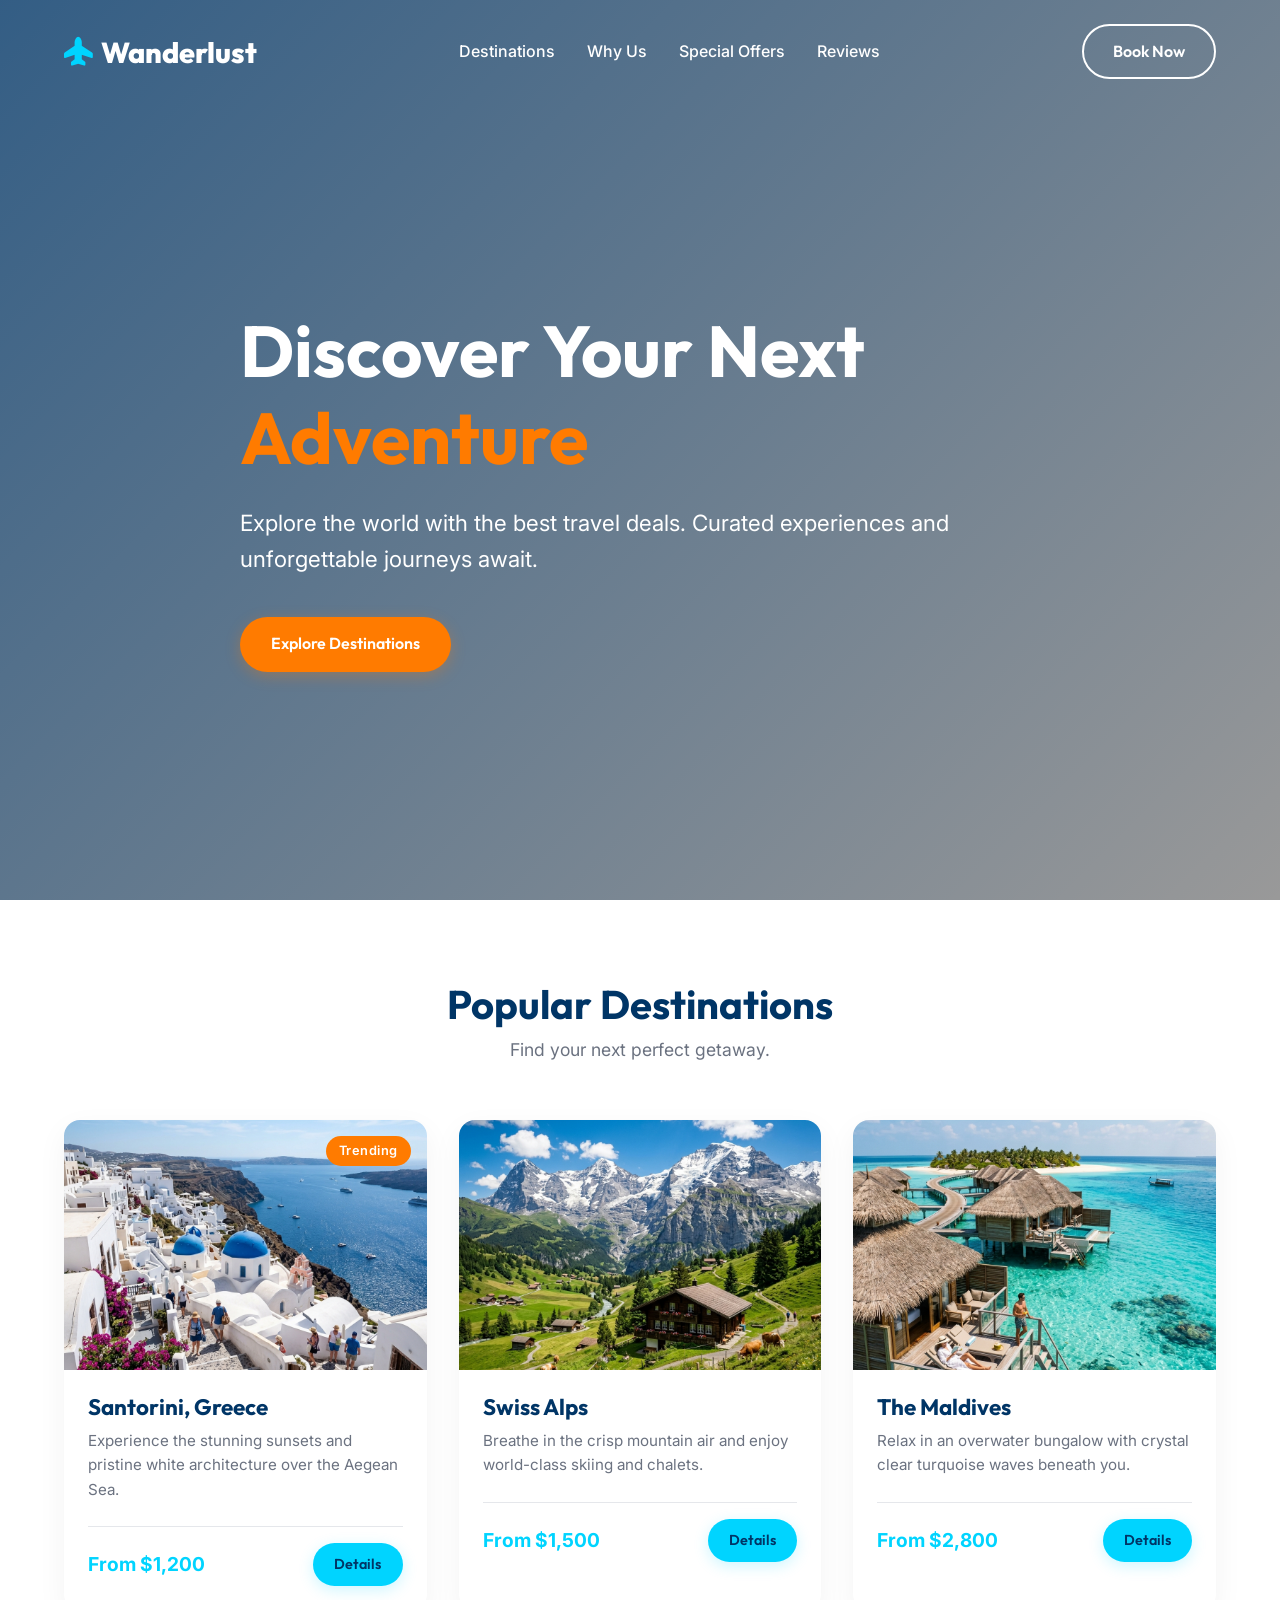
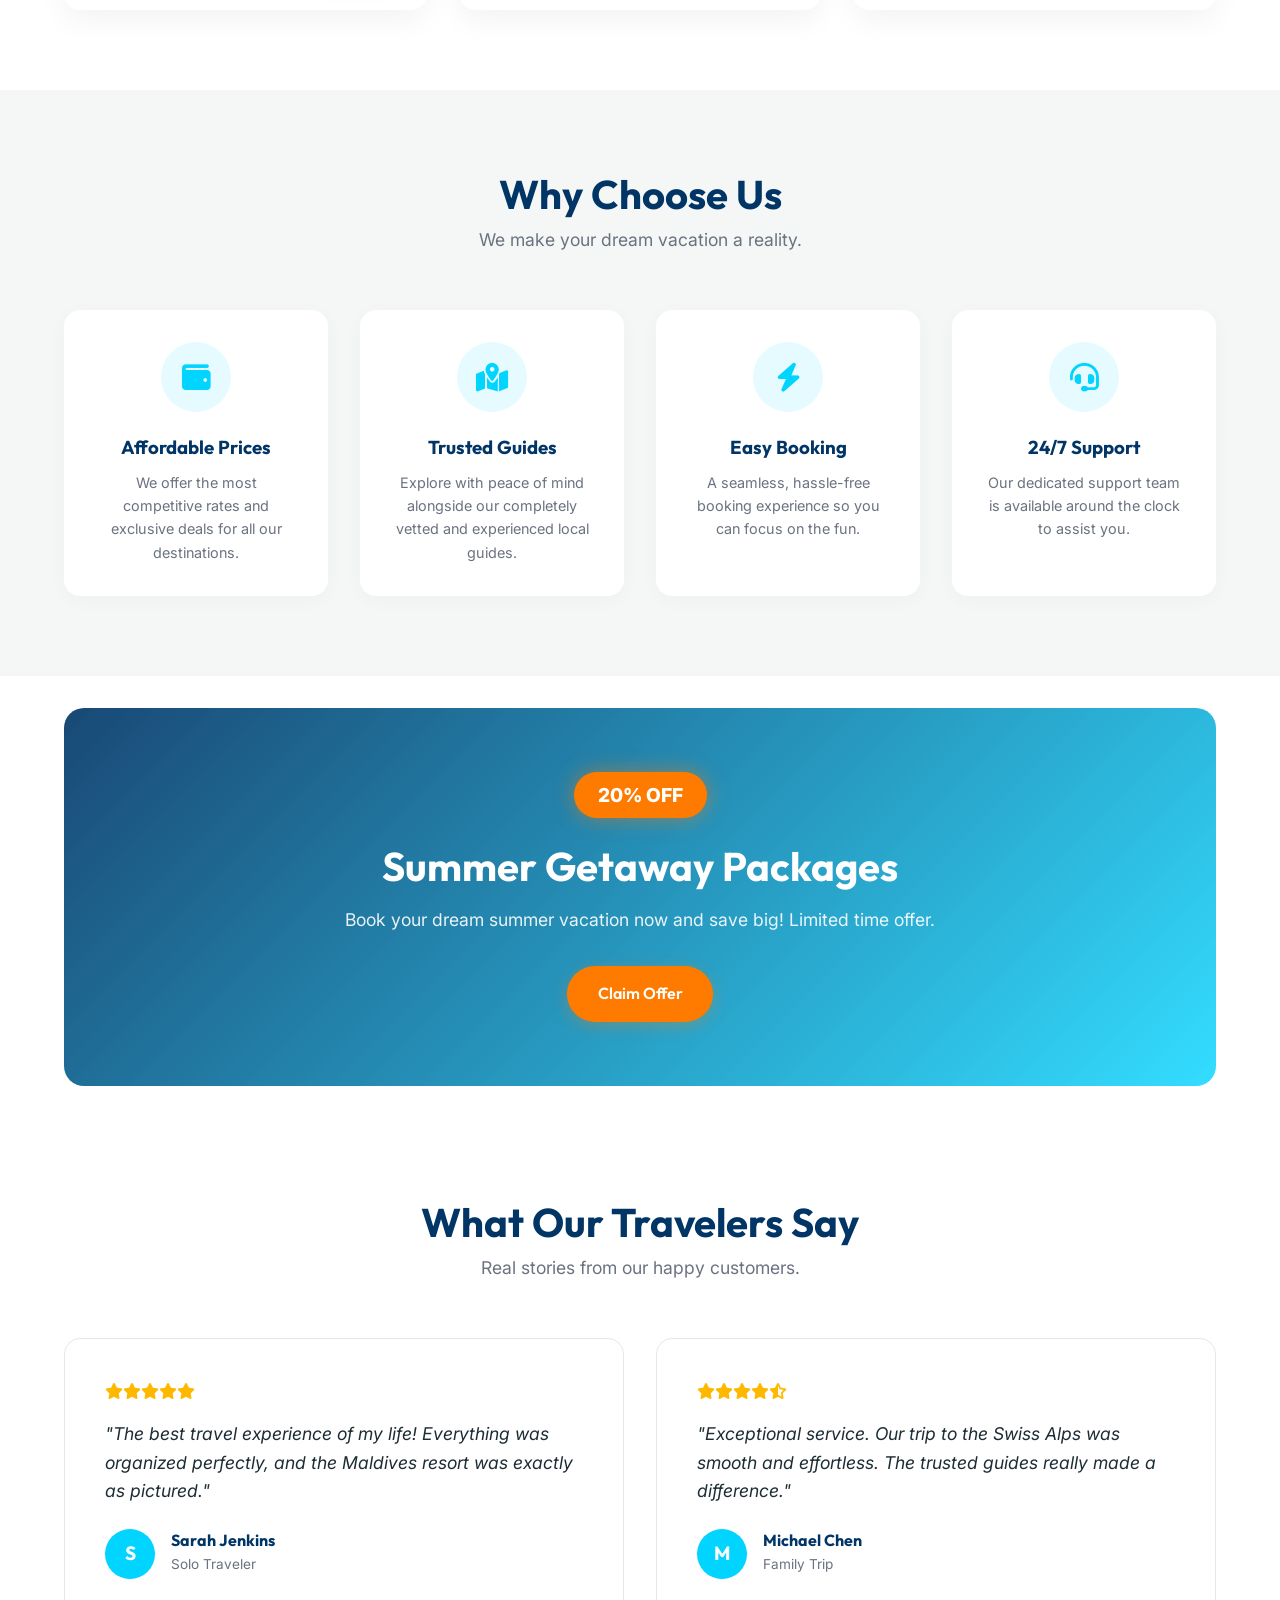
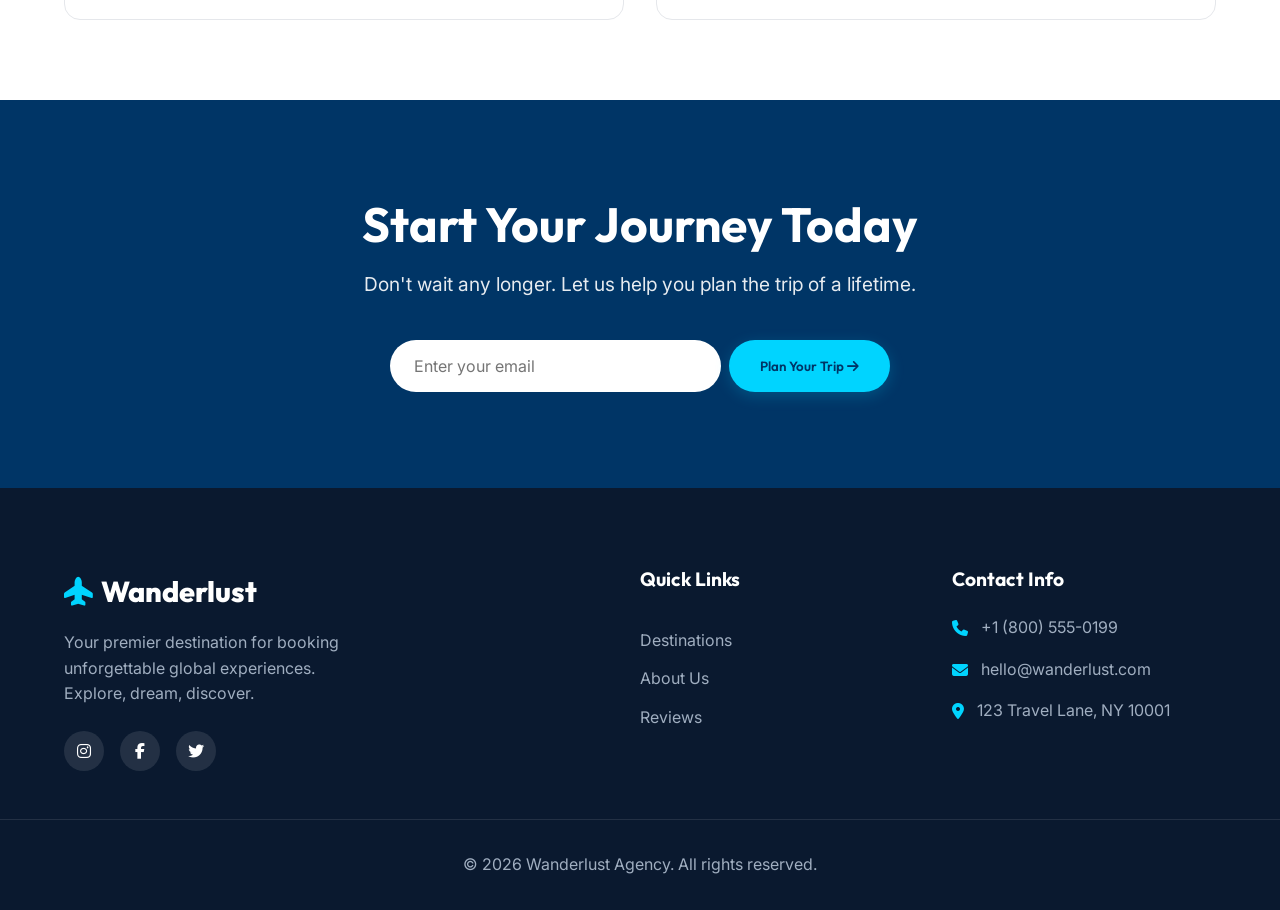
==== index.html @ 3810de92 "Add files via upload" ====
<!DOCTYPE html>
<html lang="en">

<head>
    <meta charset="UTF-8">
    <meta name="viewport" content="width=device-width, initial-scale=1.0">
    <title>Wanderlust | Discover Your Next Adventure</title>
    <!-- Google Fonts -->
    <link rel="preconnect" href="https://fonts.googleapis.com">
    <link rel="preconnect" href="https://fonts.gstatic.com" crossorigin>
    <link
        href="https://fonts.googleapis.com/css2?family=Inter:wght@300;400;500;600&family=Outfit:wght@400;600;700;800&display=swap"
        rel="stylesheet">
    <!-- Font Awesome for Icons -->
    <link rel="stylesheet" href="https://cdnjs.cloudflare.com/ajax/libs/font-awesome/6.4.0/css/all.min.css" />
    <link rel="stylesheet" href="style.css">
</head>

<body>
    <!-- Navbar -->
    <header class="header">
        <div class="container nav-container">
            <a href="#" class="logo"><i class="fa-solid fa-plane-up"></i> Wanderlust</a>
            <nav class="nav-links">
                <a href="#destinations">Destinations</a>
                <a href="#features">Why Us</a>
                <a href="#offers">Special Offers</a>
                <a href="#testimonials">Reviews</a>
            </nav>
            <a href="#cta" class="btn btn-outline">Book Now</a>
        </div>
    </header>

    <!-- Hero Section -->
    <section class="hero">
        <div class="hero-overlay"></div>
        <div class="container hero-content">
            <h1 class="hero-title">Discover Your Next <span class="highlight">Adventure</span></h1>
            <p class="hero-subtitle">Explore the world with the best travel deals. Curated experiences and unforgettable
                journeys await.</p>
            <div class="hero-buttons">
                <a href="#destinations" class="btn btn-primary">Explore Destinations</a>
            </div>
        </div>
    </section>

    <!-- Destinations Section -->
    <section id="destinations" class="section destinations">
        <div class="container">
            <div class="section-header">
                <h2>Popular Destinations</h2>
                <p>Find your next perfect getaway.</p>
            </div>
            <div class="grid destination-grid">
                <!-- Card 1 -->
                <div class="card dest-card">
                    <div class="card-img">
                        <img src="santorini.png" alt="Santorini" id="img-santorini">
                        <span class="badge">Trending</span>
                    </div>
                    <div class="card-content">
                        <h3>Santorini, Greece</h3>
                        <p>Experience the stunning sunsets and pristine white architecture over the Aegean Sea.</p>
                        <div class="card-footer">
                            <span class="price">From $1,200</span>
                            <a href="#cta" class="btn btn-secondary btn-sm">Details</a>
                        </div>
                    </div>
                </div>
                <!-- Card 2 -->
                <div class="card dest-card">
                    <div class="card-img">
                        <img src="alps.png" alt="Swiss Alps" id="img-alps">
                    </div>
                    <div class="card-content">
                        <h3>Swiss Alps</h3>
                        <p>Breathe in the crisp mountain air and enjoy world-class skiing and chalets.</p>
                        <div class="card-footer">
                            <span class="price">From $1,500</span>
                            <a href="#cta" class="btn btn-secondary btn-sm">Details</a>
                        </div>
                    </div>
                </div>
                <!-- Card 3 -->
                <div class="card dest-card">
                    <div class="card-img">
                        <img src="maldives.png" alt="Maldives" id="img-maldives">
                    </div>
                    <div class="card-content">
                        <h3>The Maldives</h3>
                        <p>Relax in an overwater bungalow with crystal clear turquoise waves beneath you.</p>
                        <div class="card-footer">
                            <span class="price">From $2,800</span>
                            <a href="#cta" class="btn btn-secondary btn-sm">Details</a>
                        </div>
                    </div>
                </div>
            </div>
        </div>
    </section>

    <!-- Why Choose Us -->
    <section id="features" class="section features bg-light">
        <div class="container">
            <div class="section-header">
                <h2>Why Choose Us</h2>
                <p>We make your dream vacation a reality.</p>
            </div>
            <div class="grid feature-grid">
                <div class="feature-card">
                    <div class="icon-wrap"><i class="fa-solid fa-wallet"></i></div>
                    <h3>Affordable Prices</h3>
                    <p>We offer the most competitive rates and exclusive deals for all our destinations.</p>
                </div>
                <div class="feature-card">
                    <div class="icon-wrap"><i class="fa-solid fa-map-location-dot"></i></div>
                    <h3>Trusted Guides</h3>
                    <p>Explore with peace of mind alongside our completely vetted and experienced local guides.</p>
                </div>
                <div class="feature-card">
                    <div class="icon-wrap"><i class="fa-solid fa-bolt"></i></div>
                    <h3>Easy Booking</h3>
                    <p>A seamless, hassle-free booking experience so you can focus on the fun.</p>
                </div>
                <div class="feature-card">
                    <div class="icon-wrap"><i class="fa-solid fa-headset"></i></div>
                    <h3>24/7 Support</h3>
                    <p>Our dedicated support team is available around the clock to assist you.</p>
                </div>
            </div>
        </div>
    </section>

    <!-- Special Offers -->
    <section id="offers" class="section offers">
        <div class="container">
            <div class="offer-banner">
                <div class="offer-content">
                    <span class="offer-badge">20% OFF</span>
                    <h2>Summer Getaway Packages</h2>
                    <p>Book your dream summer vacation now and save big! Limited time offer.</p>
                    <a href="#cta" class="btn btn-primary">Claim Offer</a>
                </div>
            </div>
        </div>
    </section>

    <!-- Testimonials -->
    <section id="testimonials" class="section testimonials">
        <div class="container">
            <div class="section-header">
                <h2>What Our Travelers Say</h2>
                <p>Real stories from our happy customers.</p>
            </div>
            <div class="grid testimonial-grid">
                <div class="review-card">
                    <div class="stars">
                        <i class="fa-solid fa-star"></i><i class="fa-solid fa-star"></i><i
                            class="fa-solid fa-star"></i><i class="fa-solid fa-star"></i><i
                            class="fa-solid fa-star"></i>
                    </div>
                    <p class="review-text">"The best travel experience of my life! Everything was organized perfectly,
                        and the Maldives resort was exactly as pictured."</p>
                    <div class="reviewer">
                        <div class="reviewer-avatar">S</div>
                        <div class="reviewer-info">
                            <h4>Sarah Jenkins</h4>
                            <span>Solo Traveler</span>
                        </div>
                    </div>
                </div>
                <div class="review-card">
                    <div class="stars">
                        <i class="fa-solid fa-star"></i><i class="fa-solid fa-star"></i><i
                            class="fa-solid fa-star"></i><i class="fa-solid fa-star"></i><i
                            class="fa-solid fa-star-half-stroke"></i>
                    </div>
                    <p class="review-text">"Exceptional service. Our trip to the Swiss Alps was smooth and effortless.
                        The trusted guides really made a difference."</p>
                    <div class="reviewer">
                        <div class="reviewer-avatar">M</div>
                        <div class="reviewer-info">
                            <h4>Michael Chen</h4>
                            <span>Family Trip</span>
                        </div>
                    </div>
                </div>
            </div>
        </div>
    </section>

    <!-- Call To Action -->
    <section id="cta" class="section cta bg-primary">
        <div class="container text-center">
            <h2 class="cta-title">Start Your Journey Today</h2>
            <p class="cta-subtitle">Don't wait any longer. Let us help you plan the trip of a lifetime.</p>
            <form class="cta-form" onsubmit="event.preventDefault();">
                <input type="email" placeholder="Enter your email" required>
                <button type="submit" class="btn btn-secondary">Plan Your Trip <i
                        class="fa-solid fa-arrow-right"></i></button>
            </form>
        </div>
    </section>

    <!-- Footer -->
    <footer class="footer">
        <div class="container footer-grid">
            <div class="footer-about">
                <a href="#" class="logo"><i class="fa-solid fa-plane-up"></i> Wanderlust</a>
                <p>Your premier destination for booking unforgettable global experiences. Explore, dream, discover.</p>
                <div class="social-links">
                    <a href="#"><i class="fa-brands fa-instagram"></i></a>
                    <a href="#"><i class="fa-brands fa-facebook-f"></i></a>
                    <a href="#"><i class="fa-brands fa-twitter"></i></a>
                </div>
            </div>
            <div class="footer-links">
                <h3>Quick Links</h3>
                <a href="#destinations">Destinations</a>
                <a href="#features">About Us</a>
                <a href="#testimonials">Reviews</a>
            </div>
            <div class="footer-contact">
                <h3>Contact Info</h3>
                <p><i class="fa-solid fa-phone"></i> +1 (800) 555-0199</p>
                <p><i class="fa-solid fa-envelope"></i> hello@wanderlust.com</p>
                <p><i class="fa-solid fa-location-dot"></i> 123 Travel Lane, NY 10001</p>
            </div>
        </div>
        <div class="footer-bottom">
            <p>&copy; 2026 Wanderlust Agency. All rights reserved.</p>
        </div>
    </footer>

    <script src="main.js"></script>
</body>

</html>
---- style.css ----
/* Color Palette and Variables */
:root {
  --primary-blue: #003566;
  --primary-turquoise: #00D4FF;
  --accent-orange: #FF7B00;
  --light-bg: #F4F7F6;
  --dark-text: #1D2D35;
  --gray-text: #6B7280;
  --white: #FFFFFF;
  --font-primary: 'Inter', sans-serif;
  --font-heading: 'Outfit', sans-serif;
  --transition: all 0.3s cubic-bezier(0.25, 0.8, 0.25, 1);
}

/* Reset & Base Styles */
* {
  margin: 0;
  padding: 0;
  box-sizing: border-box;
}

html {
  scroll-behavior: smooth;
}

body {
  font-family: var(--font-primary);
  color: var(--dark-text);
  line-height: 1.6;
  background-color: var(--white);
  overflow-x: hidden;
}

h1, h2, h3, h4, h5, h6 {
  font-family: var(--font-heading);
  font-weight: 700;
  line-height: 1.2;
}

a {
  text-decoration: none;
  color: inherit;
}

img {
  max-width: 100%;
  display: block;
}

ol, ul {
  list-style: none;
}

/* Layout Utilities */
.container {
  width: 90%;
  max-width: 1200px;
  margin: 0 auto;
}

.section {
  padding: 5rem 0;
}

.section-header {
  text-align: center;
  margin-bottom: 3.5rem;
}

.section-header h2 {
  font-size: 2.5rem;
  color: var(--primary-blue);
  margin-bottom: 0.5rem;
}

.section-header p {
  font-size: 1.1rem;
  color: var(--gray-text);
}

.grid {
  display: grid;
  gap: 2rem;
}

.text-center {
  text-align: center;
}

.bg-light {
  background-color: var(--light-bg);
}

.bg-primary {
  background-color: var(--primary-blue);
  color: var(--white);
}

/* Typography & Colors */
.highlight {
  color: var(--accent-orange);
}

/* Buttons */
.btn {
  display: inline-block;
  padding: 0.8rem 1.8rem;
  border-radius: 50px;
  font-weight: 600;
  font-family: var(--font-heading);
  text-align: center;
  cursor: pointer;
  border: 2px solid transparent;
  transition: var(--transition);
}

.btn-primary {
  background-color: var(--accent-orange);
  color: var(--white);
  box-shadow: 0 4px 15px rgba(255, 123, 0, 0.3);
}

.btn-primary:hover {
  background-color: #E66A00;
  transform: translateY(-3px);
  box-shadow: 0 6px 20px rgba(255, 123, 0, 0.4);
}

.btn-secondary {
  background-color: var(--primary-turquoise);
  color: var(--primary-blue);
  box-shadow: 0 4px 15px rgba(0, 212, 255, 0.2);
}

.btn-secondary:hover {
  background-color: #00BBE6;
  transform: translateY(-3px);
}

.btn-outline {
  border-color: var(--white);
  color: var(--white);
}

.btn-outline:hover {
  background-color: var(--white);
  color: var(--primary-blue);
}

.btn-sm {
  padding: 0.5rem 1.2rem;
  font-size: 0.9rem;
}

/* Header & Navbar */
.header {
  position: absolute;
  top: 0;
  left: 0;
  width: 100%;
  z-index: 100;
  padding: 1.5rem 0;
  transition: background-color 0.3s ease;
}

.header.scrolled {
  position: fixed;
  background-color: rgba(0, 53, 102, 0.95);
  backdrop-filter: blur(10px);
  padding: 1rem 0;
  box-shadow: 0 4px 10px rgba(0,0,0,0.1);
}

.nav-container {
  display: flex;
  justify-content: space-between;
  align-items: center;
}

.logo {
  font-size: 1.8rem;
  font-weight: 800;
  font-family: var(--font-heading);
  color: var(--white);
  display: flex;
  align-items: center;
  gap: 0.5rem;
}

.logo i {
  color: var(--primary-turquoise);
}

.nav-links {
  display: flex;
  gap: 2rem;
}

.nav-links a {
  color: var(--white);
  font-weight: 500;
  position: relative;
}

.nav-links a::after {
  content: '';
  position: absolute;
  bottom: -4px;
  left: 0;
  width: 0;
  height: 2px;
  background-color: var(--primary-turquoise);
  transition: var(--transition);
}

.nav-links a:hover::after {
  width: 100%;
}

/* Hero Section */
.hero {
  position: relative;
  min-height: 100vh;
  display: flex;
  align-items: center;
  background: url('hero_bg_1775478389018.png') center/cover no-repeat;
}

.hero-overlay {
  position: absolute;
  inset: 0;
  background: linear-gradient(135deg, rgba(0, 53, 102, 0.8) 0%, rgba(0, 0, 0, 0.4) 100%);
}

.hero-content {
  position: relative;
  z-index: 1;
  max-width: 800px;
  color: var(--white);
  padding-top: 5rem;
}

.hero-title {
  font-size: 4.5rem;
  margin-bottom: 1.5rem;
  animation: fadeUp 1s ease forwards;
}

.hero-subtitle {
  font-size: 1.4rem;
  margin-bottom: 2.5rem;
  opacity: 0.9;
  animation: fadeUp 1s ease 0.2s forwards;
  animation-fill-mode: both;
}

.hero-buttons {
  animation: fadeUp 1s ease 0.4s forwards;
  animation-fill-mode: both;
}

/* Destinations */
.destination-grid {
  grid-template-columns: repeat(auto-fit, minmax(300px, 1fr));
}

.dest-card {
  background: var(--white);
  border-radius: 16px;
  overflow: hidden;
  box-shadow: 0 10px 30px rgba(0,0,0,0.05);
  transition: var(--transition);
}

.dest-card:hover {
  transform: translateY(-10px);
  box-shadow: 0 20px 40px rgba(0,0,0,0.1);
}

.dest-card .card-img {
  position: relative;
  height: 250px;
  overflow: hidden;
}

.dest-card .card-img img {
  width: 100%;
  height: 100%;
  object-fit: cover;
  transition: var(--transition);
}

.dest-card:hover .card-img img {
  transform: scale(1.05);
}

.badge {
  position: absolute;
  top: 1rem;
  right: 1rem;
  background: var(--accent-orange);
  color: var(--white);
  padding: 0.3rem 0.8rem;
  border-radius: 20px;
  font-size: 0.8rem;
  font-weight: 600;
  letter-spacing: 0.5px;
}

.card-content {
  padding: 1.5rem;
}

.card-content h3 {
  margin-bottom: 0.5rem;
  color: var(--primary-blue);
  font-size: 1.4rem;
}

.card-content p {
  color: var(--gray-text);
  font-size: 0.95rem;
  margin-bottom: 1.5rem;
}

.card-footer {
  display: flex;
  justify-content: space-between;
  align-items: center;
  border-top: 1px solid #E5E7EB;
  padding-top: 1rem;
}

.card-footer .price {
  font-weight: 700;
  color: var(--primary-turquoise);
  font-size: 1.2rem;
}

/* Features Section */
.feature-grid {
  grid-template-columns: repeat(auto-fit, minmax(220px, 1fr));
}

.feature-card {
  text-align: center;
  padding: 2rem;
  background: var(--white);
  border-radius: 16px;
  box-shadow: 0 4px 20px rgba(0,0,0,0.03);
  transition: var(--transition);
}

.feature-card:hover {
  transform: translateY(-5px);
  box-shadow: 0 10px 30px rgba(0,0,0,0.08);
}

.icon-wrap {
  width: 70px;
  height: 70px;
  background: rgba(0, 212, 255, 0.1);
  color: var(--primary-turquoise);
  border-radius: 50%;
  display: flex;
  align-items: center;
  justify-content: center;
  font-size: 1.8rem;
  margin: 0 auto 1.5rem;
  transition: var(--transition);
}

.feature-card:hover .icon-wrap {
  background: var(--primary-turquoise);
  color: var(--white);
}

.feature-card h3 {
  color: var(--primary-blue);
  margin-bottom: 0.8rem;
}

.feature-card p {
  color: var(--gray-text);
  font-size: 0.9rem;
}

/* Special Offers */
.offers {
  padding: 2rem 0;
}

.offer-banner {
  background: linear-gradient(135deg, rgba(0,53,102,0.9), rgba(0,212,255,0.8)), url('https://picsum.photos/seed/travel/1200/400') center/cover;
  border-radius: 20px;
  padding: 4rem 2rem;
  text-align: center;
  color: var(--white);
  position: relative;
  overflow: hidden;
}

.offer-content {
  position: relative;
  z-index: 2;
  max-width: 600px;
  margin: 0 auto;
}

.offer-badge {
  display: inline-block;
  background: var(--accent-orange);
  color: var(--white);
  padding: 0.5rem 1.5rem;
  border-radius: 30px;
  font-weight: 800;
  font-size: 1.2rem;
  margin-bottom: 1.5rem;
  box-shadow: 0 0 20px rgba(255,123,0,0.5);
  animation: pulse 2s infinite;
}

.offer-content h2 {
  font-size: 2.5rem;
  margin-bottom: 1rem;
}

.offer-content p {
  font-size: 1.1rem;
  margin-bottom: 2rem;
  opacity: 0.9;
}

/* Testimonials */
.testimonial-grid {
  grid-template-columns: repeat(auto-fit, minmax(350px, 1fr));
}

.review-card {
  background: var(--white);
  padding: 2.5rem;
  border-radius: 16px;
  border: 1px solid #E5E7EB;
  position: relative;
  transition: var(--transition);
}

.review-card:hover {
  border-color: var(--primary-turquoise);
  box-shadow: 0 10px 30px rgba(0,212,255,0.1);
}

.stars {
  color: #FFB800;
  margin-bottom: 1rem;
}

.review-text {
  font-style: italic;
  font-size: 1.1rem;
  color: var(--dark-text);
  margin-bottom: 1.5rem;
}

.reviewer {
  display: flex;
  align-items: center;
  gap: 1rem;
}

.reviewer-avatar {
  width: 50px;
  height: 50px;
  background: var(--primary-turquoise);
  color: var(--white);
  border-radius: 50%;
  display: flex;
  align-items: center;
  justify-content: center;
  font-weight: 700;
  font-size: 1.2rem;
  font-family: var(--font-heading);
}

.reviewer-info h4 {
  color: var(--primary-blue);
  font-size: 1rem;
}

.reviewer-info span {
  color: var(--gray-text);
  font-size: 0.85rem;
}

/* CTA Section */
.cta {
  padding: 6rem 0;
}

.cta-title {
  font-size: 3rem;
  margin-bottom: 1rem;
}

.cta-subtitle {
  font-size: 1.2rem;
  opacity: 0.9;
  margin-bottom: 2.5rem;
}

.cta-form {
  display: flex;
  max-width: 500px;
  margin: 0 auto;
  gap: 0.5rem;
}

.cta-form input {
  flex: 1;
  padding: 1rem 1.5rem;
  border-radius: 50px;
  border: none;
  font-size: 1rem;
  outline: none;
  font-family: var(--font-primary);
}

.cta-form input:focus {
  box-shadow: 0 0 0 3px rgba(0,212,255,0.5);
}

/* Footer */
.footer {
  background: #0A192F;
  color: #A0AEC0;
  padding: 5rem 0 2rem;
}

.footer-grid {
  display: grid;
  grid-template-columns: 2fr 1fr 1fr;
  gap: 3rem;
  margin-bottom: 3rem;
}

.footer-about .logo {
  color: var(--white);
  margin-bottom: 1rem;
  display: inline-flex;
}

.footer-about p {
  margin-bottom: 1.5rem;
  max-width: 300px;
}

.social-links {
  display: flex;
  gap: 1rem;
}

.social-links a {
  display: flex;
  align-items: center;
  justify-content: center;
  width: 40px;
  height: 40px;
  background: rgba(255,255,255,0.1);
  border-radius: 50%;
  color: var(--white);
  transition: var(--transition);
}

.social-links a:hover {
  background: var(--primary-turquoise);
  transform: translateY(-3px);
}

.footer h3 {
  color: var(--white);
  margin-bottom: 1.5rem;
  font-size: 1.2rem;
}

.footer-links {
  display: flex;
  flex-direction: column;
  gap: 0.8rem;
}

.footer-links a:hover {
  color: var(--primary-turquoise);
}

.footer-contact p {
  display: flex;
  align-items: center;
  gap: 0.8rem;
  margin-bottom: 1rem;
}

.footer-contact i {
  color: var(--primary-turquoise);
}

.footer-bottom {
  text-align: center;
  padding-top: 2rem;
  border-top: 1px solid rgba(255,255,255,0.1);
}

/* Animations */
@keyframes fadeUp {
  from {
    opacity: 0;
    transform: translateY(30px);
  }
  to {
    opacity: 1;
    transform: translateY(0);
  }
}

@keyframes pulse {
  0% { transform: scale(1); }
  50% { transform: scale(1.05); }
  100% { transform: scale(1); }
}

/* Responsive */
@media (max-width: 900px) {
  .hero-title {
    font-size: 3rem;
  }
  .footer-grid {
    grid-template-columns: 1fr;
  }
  .nav-links {
    display: none;
  }
}

@media (max-width: 600px) {
  .hero-title {
    font-size: 2.2rem;
  }
  .cta-form {
    flex-direction: column;
  }
  .cta-form button {
    width: 100%;
  }
}
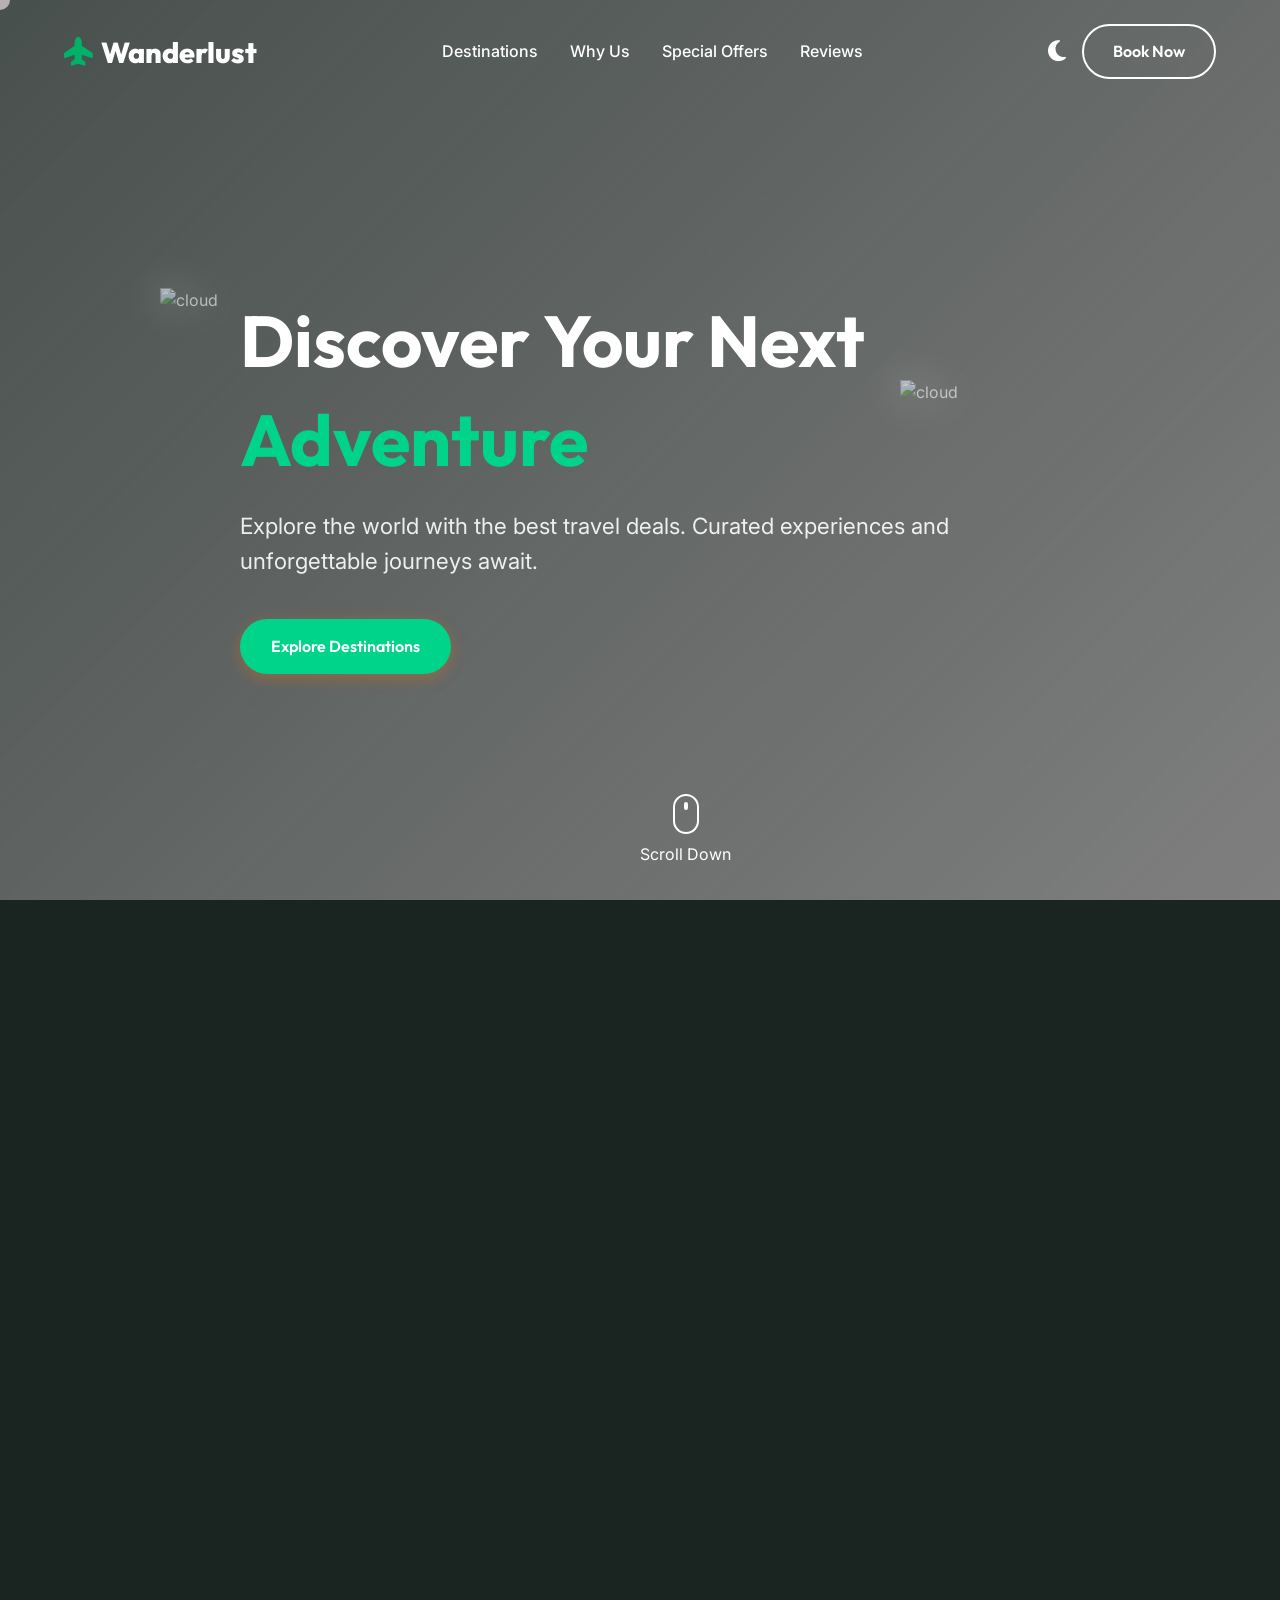
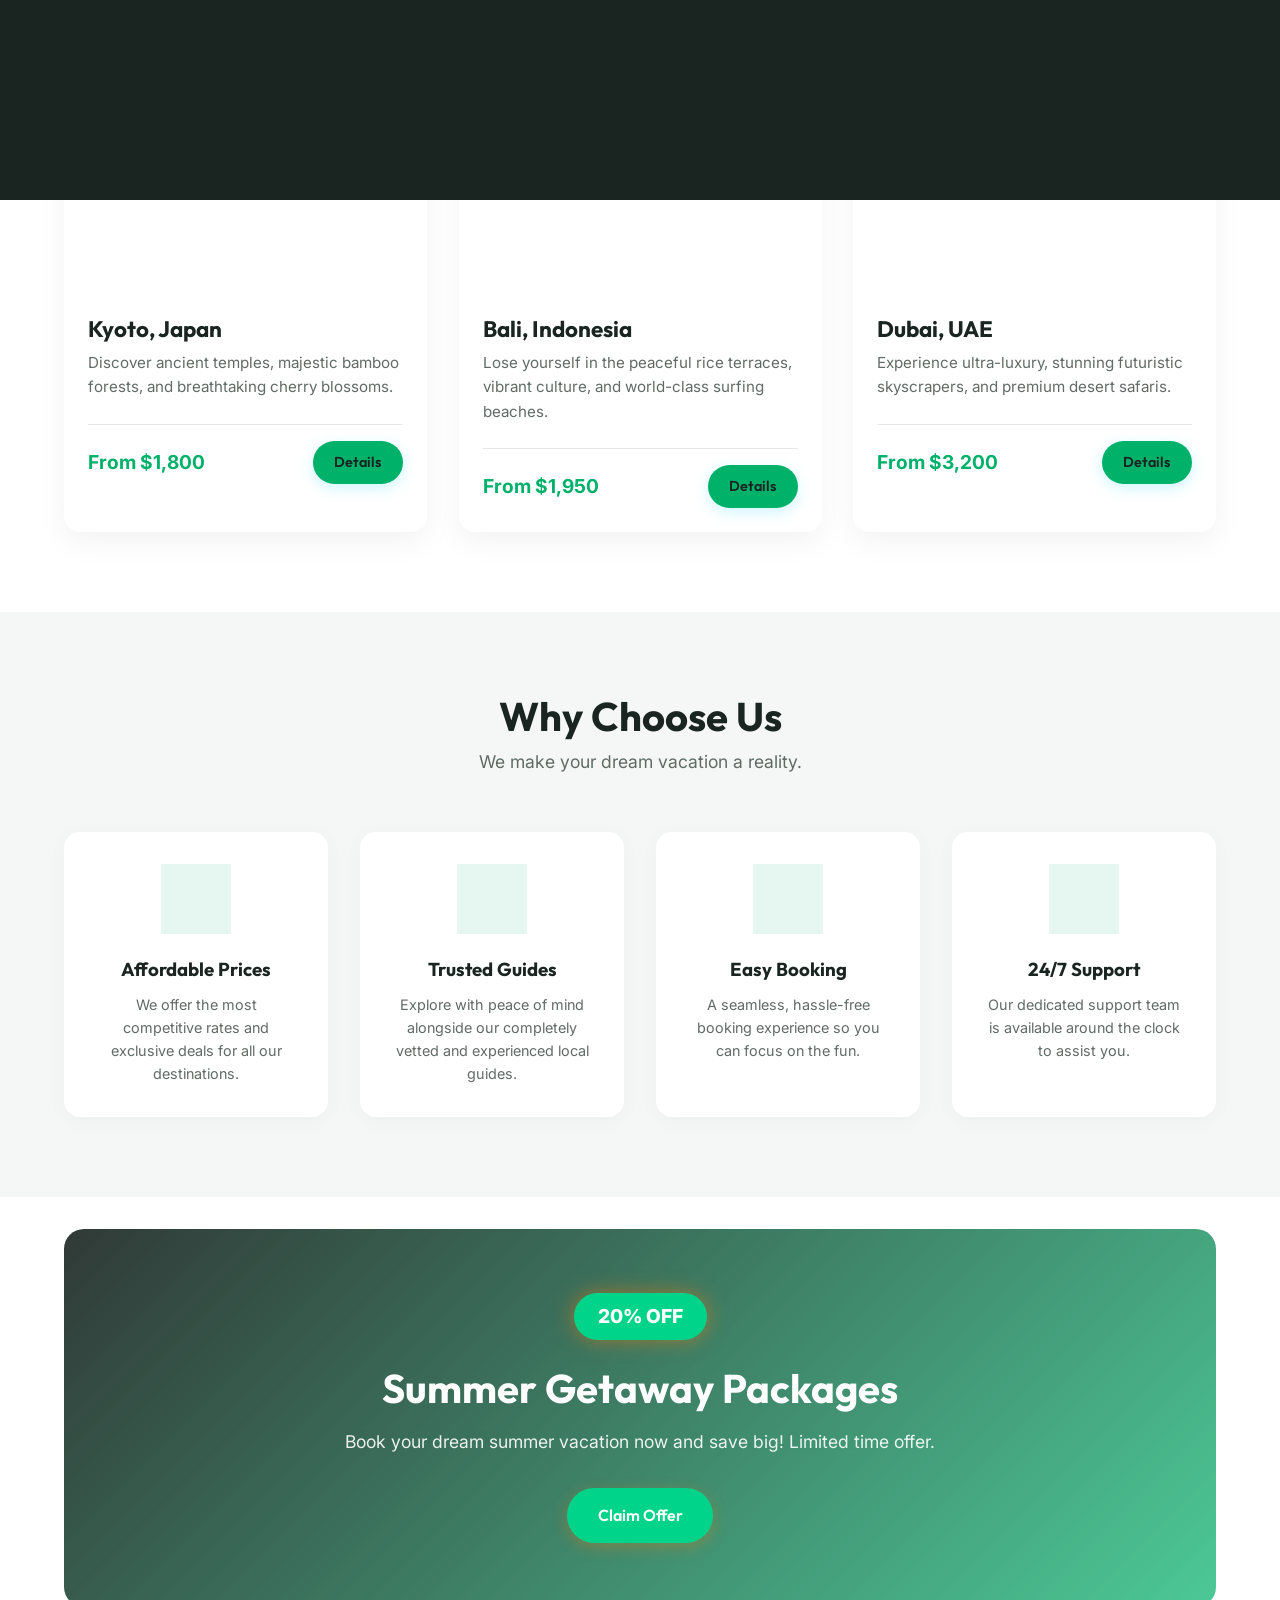
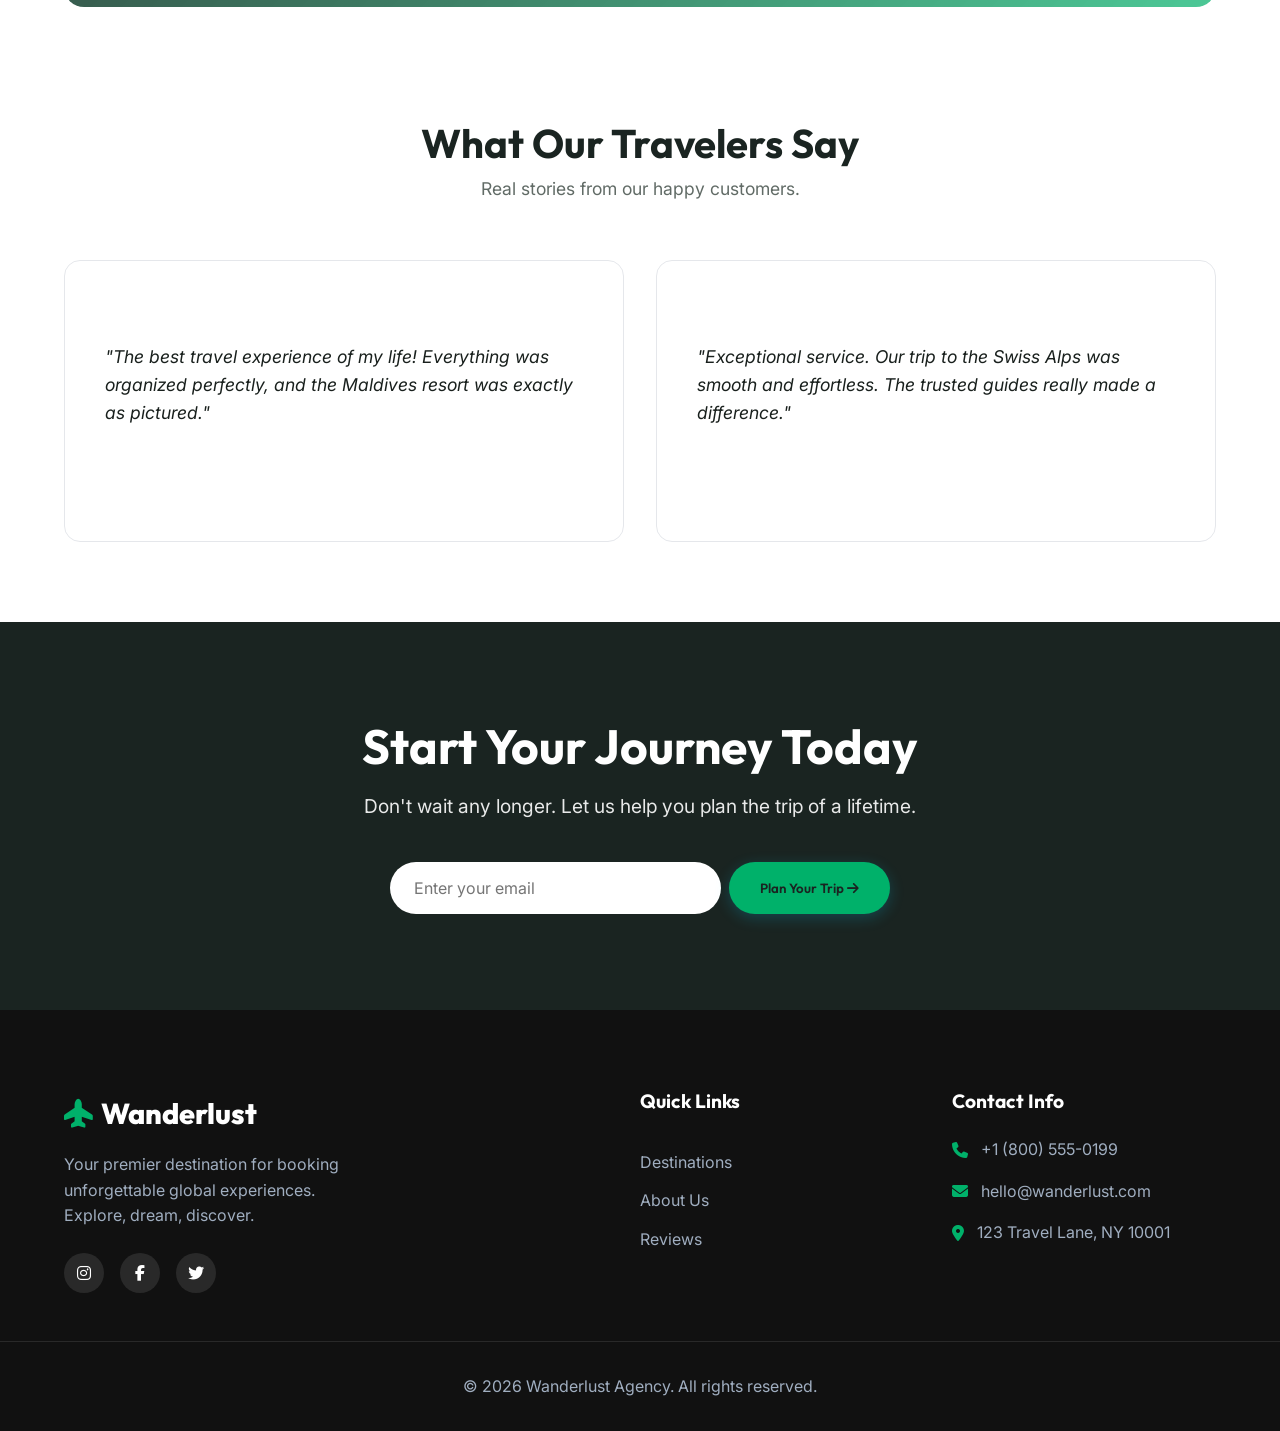
==== commit 68c9d7d2: "feat: implement premium jade theme, interactive animations, custom cursor, and new destination detai" ====
--- a/index.html
+++ b/index.html
@@ -17,6 +17,18 @@
 </head>
 
 <body>
+    <!-- Preloader -->
+    <div class="preloader">
+        <div class="preloader-content">
+            <i class="fa-solid fa-plane-departure plane-anim"></i>
+            <h2 style="margin-top:20px; font-family:var(--font-heading); color:var(--white); font-size:2rem; letter-spacing: 2px;">WANDERLUST</h2>
+        </div>
+    </div>
+
+    <!-- Custom Cursor -->
+    <div class="cursor-dot"></div>
+    <div class="cursor-outline"></div>
+
     <!-- Navbar -->
     <header class="header">
         <div class="container nav-container">
@@ -27,33 +39,46 @@
                 <a href="#offers">Special Offers</a>
                 <a href="#testimonials">Reviews</a>
             </nav>
-            <a href="#cta" class="btn btn-outline">Book Now</a>
+            <div class="nav-actions" style="display: flex; align-items: center; gap: 1rem;">
+                <button id="theme-toggle" class="theme-toggle" aria-label="Toggle Dark Mode" style="background:none; border:none; color:var(--white); font-size:1.5rem; cursor:pointer; transition:transform 0.3s; pointer-events: auto;">
+                    <i class="fa-solid fa-moon"></i>
+                </button>
+                <a href="#cta" class="btn btn-outline magic-btn">Book Now</a>
+            </div>
         </div>
     </header>
 
     <!-- Hero Section -->
     <section class="hero">
+        <div class="hero-bg" id="hero-bg"></div>
         <div class="hero-overlay"></div>
         <div class="container hero-content">
-            <h1 class="hero-title">Discover Your Next <span class="highlight">Adventure</span></h1>
+            <h1 class="hero-title"><span class="title-word">Discover</span> <span class="title-word">Your</span> <span class="title-word">Next</span> <span class="highlight title-word">Adventure</span></h1>
             <p class="hero-subtitle">Explore the world with the best travel deals. Curated experiences and unforgettable
                 journeys await.</p>
             <div class="hero-buttons">
-                <a href="#destinations" class="btn btn-primary">Explore Destinations</a>
-            </div>
+                <a href="#destinations" class="btn btn-primary btn-glow">Explore Destinations</a>
+            </div>
+            <!-- Floating elements -->
+            <img src="https://cdn-icons-png.flaticon.com/512/3135/3135715.png" class="floating-cloud cloud-1" alt="cloud">
+            <img src="https://cdn-icons-png.flaticon.com/512/3135/3135715.png" class="floating-cloud cloud-2" alt="cloud">
+        </div>
+        <div class="scroll-indicator">
+            <div class="mouse"></div>
+            <p>Scroll Down</p>
         </div>
     </section>
 
     <!-- Destinations Section -->
     <section id="destinations" class="section destinations">
         <div class="container">
-            <div class="section-header">
+            <div class="section-header reveal reveal-up">
                 <h2>Popular Destinations</h2>
                 <p>Find your next perfect getaway.</p>
             </div>
             <div class="grid destination-grid">
                 <!-- Card 1 -->
-                <div class="card dest-card">
+                <div class="card dest-card reveal reveal-up tilt-card" style="transition-delay: 0.1s;">
                     <div class="card-img">
                         <img src="santorini.png" alt="Santorini" id="img-santorini">
                         <span class="badge">Trending</span>
@@ -63,12 +88,12 @@
                         <p>Experience the stunning sunsets and pristine white architecture over the Aegean Sea.</p>
                         <div class="card-footer">
                             <span class="price">From $1,200</span>
-                            <a href="#cta" class="btn btn-secondary btn-sm">Details</a>
+                            <a href="details.html?dest=santorini" class="btn btn-secondary btn-sm magic-btn">Details</a>
                         </div>
                     </div>
                 </div>
                 <!-- Card 2 -->
-                <div class="card dest-card">
+                <div class="card dest-card reveal reveal-up tilt-card" style="transition-delay: 0.2s;">
                     <div class="card-img">
                         <img src="alps.png" alt="Swiss Alps" id="img-alps">
                     </div>
@@ -77,12 +102,12 @@
                         <p>Breathe in the crisp mountain air and enjoy world-class skiing and chalets.</p>
                         <div class="card-footer">
                             <span class="price">From $1,500</span>
-                            <a href="#cta" class="btn btn-secondary btn-sm">Details</a>
+                            <a href="details.html?dest=alps" class="btn btn-secondary btn-sm magic-btn">Details</a>
                         </div>
                     </div>
                 </div>
                 <!-- Card 3 -->
-                <div class="card dest-card">
+                <div class="card dest-card reveal reveal-up tilt-card" style="transition-delay: 0.3s;">
                     <div class="card-img">
                         <img src="maldives.png" alt="Maldives" id="img-maldives">
                     </div>
@@ -91,7 +116,51 @@
                         <p>Relax in an overwater bungalow with crystal clear turquoise waves beneath you.</p>
                         <div class="card-footer">
                             <span class="price">From $2,800</span>
-                            <a href="#cta" class="btn btn-secondary btn-sm">Details</a>
+                            <a href="details.html?dest=maldives" class="btn btn-secondary btn-sm magic-btn">Details</a>
+                        </div>
+                    </div>
+                </div>
+                <!-- Card 4 -->
+                <div class="card dest-card reveal reveal-up tilt-card" style="transition-delay: 0.4s;">
+                    <div class="card-img">
+                        <img src="https://images.unsplash.com/photo-1493976040374-85c8e12f0c0e?q=80&w=600&auto=format&fit=crop" alt="Kyoto">
+                        <span class="badge" style="background: #9D4EDD;">Culture</span>
+                    </div>
+                    <div class="card-content">
+                        <h3>Kyoto, Japan</h3>
+                        <p>Discover ancient temples, majestic bamboo forests, and breathtaking cherry blossoms.</p>
+                        <div class="card-footer">
+                            <span class="price">From $1,800</span>
+                            <a href="details.html?dest=kyoto" class="btn btn-secondary btn-sm magic-btn">Details</a>
+                        </div>
+                    </div>
+                </div>
+                <!-- Card 5 -->
+                <div class="card dest-card reveal reveal-up tilt-card" style="transition-delay: 0.5s;">
+                    <div class="card-img">
+                        <img src="https://images.unsplash.com/photo-1544644181-1484b3fdfc62?q=80&w=600&auto=format&fit=crop" alt="Bali">
+                    </div>
+                    <div class="card-content">
+                        <h3>Bali, Indonesia</h3>
+                        <p>Lose yourself in the peaceful rice terraces, vibrant culture, and world-class surfing beaches.</p>
+                        <div class="card-footer">
+                            <span class="price">From $1,950</span>
+                            <a href="details.html?dest=bali" class="btn btn-secondary btn-sm magic-btn">Details</a>
+                        </div>
+                    </div>
+                </div>
+                <!-- Card 6 -->
+                <div class="card dest-card reveal reveal-up tilt-card" style="transition-delay: 0.6s;">
+                    <div class="card-img">
+                        <img src="https://images.unsplash.com/photo-1512453979798-5ea266f8880c?q=80&w=600&auto=format&fit=crop" alt="Dubai">
+                        <span class="badge" style="background: #FFB703; color: #000;">Luxury</span>
+                    </div>
+                    <div class="card-content">
+                        <h3>Dubai, UAE</h3>
+                        <p>Experience ultra-luxury, stunning futuristic skyscrapers, and premium desert safaris.</p>
+                        <div class="card-footer">
+                            <span class="price">From $3,200</span>
+                            <a href="details.html?dest=dubai" class="btn btn-secondary btn-sm magic-btn">Details</a>
                         </div>
                     </div>
                 </div>
@@ -102,27 +171,27 @@
     <!-- Why Choose Us -->
     <section id="features" class="section features bg-light">
         <div class="container">
-            <div class="section-header">
+            <div class="section-header reveal reveal-up">
                 <h2>Why Choose Us</h2>
                 <p>We make your dream vacation a reality.</p>
             </div>
             <div class="grid feature-grid">
-                <div class="feature-card">
+                <div class="feature-card reveal reveal-up tilt-card" style="transition-delay: 0.1s;">
                     <div class="icon-wrap"><i class="fa-solid fa-wallet"></i></div>
                     <h3>Affordable Prices</h3>
                     <p>We offer the most competitive rates and exclusive deals for all our destinations.</p>
                 </div>
-                <div class="feature-card">
+                <div class="feature-card reveal reveal-up tilt-card" style="transition-delay: 0.2s;">
                     <div class="icon-wrap"><i class="fa-solid fa-map-location-dot"></i></div>
                     <h3>Trusted Guides</h3>
                     <p>Explore with peace of mind alongside our completely vetted and experienced local guides.</p>
                 </div>
-                <div class="feature-card">
+                <div class="feature-card reveal reveal-up tilt-card" style="transition-delay: 0.3s;">
                     <div class="icon-wrap"><i class="fa-solid fa-bolt"></i></div>
                     <h3>Easy Booking</h3>
                     <p>A seamless, hassle-free booking experience so you can focus on the fun.</p>
                 </div>
-                <div class="feature-card">
+                <div class="feature-card reveal reveal-up tilt-card" style="transition-delay: 0.4s;">
                     <div class="icon-wrap"><i class="fa-solid fa-headset"></i></div>
                     <h3>24/7 Support</h3>
                     <p>Our dedicated support team is available around the clock to assist you.</p>
@@ -134,7 +203,7 @@
     <!-- Special Offers -->
     <section id="offers" class="section offers">
         <div class="container">
-            <div class="offer-banner">
+            <div class="offer-banner reveal reveal-scale">
                 <div class="offer-content">
                     <span class="offer-badge">20% OFF</span>
                     <h2>Summer Getaway Packages</h2>
@@ -148,12 +217,12 @@
     <!-- Testimonials -->
     <section id="testimonials" class="section testimonials">
         <div class="container">
-            <div class="section-header">
+            <div class="section-header reveal reveal-up">
                 <h2>What Our Travelers Say</h2>
                 <p>Real stories from our happy customers.</p>
             </div>
             <div class="grid testimonial-grid">
-                <div class="review-card">
+                <div class="review-card reveal reveal-left tilt-card" style="transition-delay: 0.1s;">
                     <div class="stars">
                         <i class="fa-solid fa-star"></i><i class="fa-solid fa-star"></i><i
                             class="fa-solid fa-star"></i><i class="fa-solid fa-star"></i><i
@@ -169,7 +238,7 @@
                         </div>
                     </div>
                 </div>
-                <div class="review-card">
+                <div class="review-card reveal reveal-right tilt-card" style="transition-delay: 0.3s;">
                     <div class="stars">
                         <i class="fa-solid fa-star"></i><i class="fa-solid fa-star"></i><i
                             class="fa-solid fa-star"></i><i class="fa-solid fa-star"></i><i
@@ -191,7 +260,7 @@
 
     <!-- Call To Action -->
     <section id="cta" class="section cta bg-primary">
-        <div class="container text-center">
+        <div class="container text-center reveal reveal-up">
             <h2 class="cta-title">Start Your Journey Today</h2>
             <p class="cta-subtitle">Don't wait any longer. Let us help you plan the trip of a lifetime.</p>
             <form class="cta-form" onsubmit="event.preventDefault();">
@@ -232,6 +301,9 @@
         </div>
     </footer>
 
+    <!-- Page Transition Overlay -->
+    <div class="page-transition"></div>
+
     <script src="main.js"></script>
 </body>
 
--- a/style.css
+++ b/style.css
@@ -1,11 +1,11 @@
-/* Color Palette and Variables */
+/* Premium Jade & Forest Palette */
 :root {
-  --primary-blue: #003566;
-  --primary-turquoise: #00D4FF;
-  --accent-orange: #FF7B00;
-  --light-bg: #F4F7F6;
-  --dark-text: #1D2D35;
-  --gray-text: #6B7280;
+  --primary-blue: #1A2421; /* Deep Forest / Off-Black */
+  --primary-turquoise: #00B16A; /* Jade / Emerald Green */
+  --accent-orange: #00D48A; /* Vibrant Emerald */
+  --light-bg: #F4F7F5;
+  --dark-text: #19201D;
+  --gray-text: #616B66;
   --white: #FFFFFF;
   --font-primary: 'Inter', sans-serif;
   --font-heading: 'Outfit', sans-serif;
@@ -165,7 +165,7 @@
 
 .header.scrolled {
   position: fixed;
-  background-color: rgba(0, 53, 102, 0.95);
+  background-color: rgba(26, 36, 33, 0.95);
   backdrop-filter: blur(10px);
   padding: 1rem 0;
   box-shadow: 0 4px 10px rgba(0,0,0,0.1);
@@ -223,13 +223,24 @@
   min-height: 100vh;
   display: flex;
   align-items: center;
+  overflow: hidden;
+}
+
+.hero-bg {
+  position: absolute;
+  top: -10%;
+  left: -10%;
+  width: 120%;
+  height: 120%;
   background: url('hero_bg_1775478389018.png') center/cover no-repeat;
+  z-index: 0;
+  will-change: transform;
 }
 
 .hero-overlay {
   position: absolute;
   inset: 0;
-  background: linear-gradient(135deg, rgba(0, 53, 102, 0.8) 0%, rgba(0, 0, 0, 0.4) 100%);
+  background: linear-gradient(135deg, rgba(26, 36, 33, 0.8) 0%, rgba(0, 0, 0, 0.5) 100%);
 }
 
 .hero-content {
@@ -243,20 +254,113 @@
 .hero-title {
   font-size: 4.5rem;
   margin-bottom: 1.5rem;
-  animation: fadeUp 1s ease forwards;
+  display: flex;
+  flex-wrap: wrap;
+  gap: 0.8rem;
+}
+
+.title-word {
+  opacity: 0;
+  transform: translateY(40px) scale(0.9);
+  animation: wordReveal 0.8s cubic-bezier(0.25, 1, 0.5, 1) forwards;
+}
+
+.title-word:nth-child(1) { animation-delay: 1.5s; }
+.title-word:nth-child(2) { animation-delay: 1.6s; }
+.title-word:nth-child(3) { animation-delay: 1.7s; }
+.title-word:nth-child(4) { animation-delay: 1.8s; }
+
+@keyframes wordReveal {
+  to {
+    opacity: 1;
+    transform: translateY(0) scale(1);
+  }
 }
 
 .hero-subtitle {
   font-size: 1.4rem;
   margin-bottom: 2.5rem;
-  opacity: 0.9;
-  animation: fadeUp 1s ease 0.2s forwards;
-  animation-fill-mode: both;
+  opacity: 0;
+  transform: translateX(-30px);
+  animation: slideFade 1s cubic-bezier(0.25, 1, 0.5, 1) 2.2s forwards;
+}
+
+@keyframes slideFade {
+  to {
+    opacity: 0.9;
+    transform: translateX(0);
+  }
 }
 
 .hero-buttons {
-  animation: fadeUp 1s ease 0.4s forwards;
-  animation-fill-mode: both;
+  opacity: 0;
+  transform: translateY(20px);
+  animation: fadeUp 1s cubic-bezier(0.25, 1, 0.5, 1) 2.5s forwards;
+}
+
+/* Floating Elements */
+.floating-cloud {
+  position: absolute;
+  opacity: 0.6;
+  filter: drop-shadow(0 0 20px rgba(255,255,255,0.8));
+  z-index: 0;
+  pointer-events: none;
+}
+.cloud-1 {
+  top: 15%;
+  left: -10%;
+  width: 120px;
+  animation: floatCloud 25s linear infinite alternate;
+}
+.cloud-2 {
+  top: 35%;
+  right: -5%;
+  width: 180px;
+  animation: floatCloud 35s linear infinite alternate-reverse;
+}
+
+@keyframes floatCloud {
+  from { transform: translateX(0) translateY(0); }
+  to { transform: translateX(80px) translateY(-20px); }
+}
+
+/* Scroll Indicator */
+.scroll-indicator {
+  position: absolute;
+  bottom: 2rem;
+  left: 50%;
+  transform: translateX(-50%);
+  display: flex;
+  flex-direction: column;
+  align-items: center;
+  gap: 0.5rem;
+  color: var(--white);
+  z-index: 2;
+  opacity: 0;
+  animation: fadeUp 1s 3s forwards;
+}
+.scroll-indicator .mouse {
+  width: 26px;
+  height: 40px;
+  border: 2px solid var(--white);
+  border-radius: 20px;
+  position: relative;
+}
+.scroll-indicator .mouse::before {
+  content: '';
+  position: absolute;
+  top: 6px;
+  left: 50%;
+  transform: translateX(-50%);
+  width: 4px;
+  height: 8px;
+  background: var(--white);
+  border-radius: 2px;
+  animation: mouseScroll 1.5s infinite;
+}
+@keyframes mouseScroll {
+  0% { transform: translate(-50%, 0); opacity: 1; }
+  100% { transform: translate(-50%, 15px); opacity: 0; }
 }
 
 /* Destinations */
@@ -359,7 +463,7 @@
 .icon-wrap {
   width: 70px;
   height: 70px;
-  background: rgba(0, 212, 255, 0.1);
+  background: rgba(0, 177, 106, 0.1);
   color: var(--primary-turquoise);
   border-radius: 50%;
   display: flex;
@@ -391,7 +495,7 @@
 }
 
 .offer-banner {
-  background: linear-gradient(135deg, rgba(0,53,102,0.9), rgba(0,212,255,0.8)), url('https://picsum.photos/seed/travel/1200/400') center/cover;
+  background: linear-gradient(135deg, rgba(26,36,33,0.9), rgba(0,177,106,0.7)), url('https://picsum.photos/seed/travel/1200/400') center/cover;
   border-radius: 20px;
   padding: 4rem 2rem;
   text-align: center;
@@ -526,12 +630,12 @@
 }
 
 .cta-form input:focus {
-  box-shadow: 0 0 0 3px rgba(0,212,255,0.5);
+  box-shadow: 0 0 0 3px rgba(0,177,106,0.5);
 }
 
 /* Footer */
 .footer {
-  background: #0A192F;
+  background: #111111;
   color: #A0AEC0;
   padding: 5rem 0 2rem;
 }
@@ -609,7 +713,7 @@
   border-top: 1px solid rgba(255,255,255,0.1);
 }
 
-/* Animations */
+/* Animations & OverTheTop Additions */
 @keyframes fadeUp {
   from {
     opacity: 0;
@@ -625,6 +729,103 @@
   0% { transform: scale(1); }
   50% { transform: scale(1.05); }
   100% { transform: scale(1); }
+}
+
+/* Preloader */
+.preloader {
+  position: fixed;
+  inset: 0;
+  background: #111111; /* Premium Dark */
+  z-index: 99999;
+  display: flex;
+  justify-content: center;
+  align-items: center;
+  transition: opacity 1s cubic-bezier(0.7, 0, 0.3, 1), visibility 1s cubic-bezier(0.7, 0, 0.3, 1);
+}
+.preloader.hidden {
+  opacity: 0;
+  visibility: hidden;
+  transform: scale(1.1); /* Slight zoom out entirely */
+}
+.preloader-content {
+  text-align: center;
+  color: var(--white);
+}
+.plane-anim {
+  font-size: 4rem;
+  color: var(--primary-turquoise);
+  animation: flyAround 2s ease-in-out infinite;
+  display: inline-block;
+}
+@keyframes flyAround {
+  0% { transform: translate(-80px, 40px) rotate(-25deg) scale(0.6); opacity: 0; }
+  50% { transform: translate(0, 0) rotate(0) scale(1.2); opacity: 1; filter: drop-shadow(0 0 15px var(--primary-turquoise)); }
+  100% { transform: translate(80px, -40px) rotate(25deg) scale(0.6); opacity: 0; }
+}
+
+/* Custom Cursor (Blend Mode Difference) */
+body {
+  cursor: none;
+}
+.cursor-dot {
+  position: fixed;
+  top: 0;
+  left: 0;
+  width: 20px;
+  height: 20px;
+  background-color: #FFFFFF;
+  mix-blend-mode: difference;
+  border-radius: 50%;
+  transform: translate(-50%, -50%);
+  z-index: 100000;
+  pointer-events: none;
+  transition: width 0.3s cubic-bezier(0.25, 1, 0.5, 1), height 0.3s cubic-bezier(0.25, 1, 0.5, 1);
+  will-change: width, height, left, top;
+}
+.cursor-outline {
+  display: none !important;
+}
+
+/* Reveal Animations */
+.reveal {
+  opacity: 0;
+  transition: all 1.2s cubic-bezier(0.2, 0.8, 0.2, 1);
+}
+.reveal.active {
+  opacity: 1;
+  transform: translate(0, 0) scale(1);
+}
+.reveal-up { transform: translateY(100px); }
+.reveal-left { transform: translateX(-100px); }
+.reveal-right { transform: translateX(100px); }
+.reveal-scale { transform: scale(0.85); }
+
+/* Glow Button (Over The Top) */
+.btn-glow {
+  position: relative;
+  overflow: hidden;
+  z-index: 1;
+}
+.btn-glow::after {
+  content: '';
+  position: absolute;
+  top: -50%;
+  left: -50%;
+  width: 200%;
+  height: 200%;
+  background: linear-gradient(to right, rgba(255,255,255,0) 0%, rgba(255,255,255,0.4) 50%, rgba(255,255,255,0) 100%);
+  transform: rotate(45deg) translateX(-100%);
+  transition: all 0.6s cubic-bezier(0.2, 0.8, 0.2, 1);
+  z-index: -1;
+}
+.btn-glow:hover::after {
+  transform: rotate(45deg) translateX(100%);
+}
+
+/* 3D Tilt Cards */
+.tilt-card {
+  transform-style: preserve-3d;
+  will-change: transform;
 }
 
 /* Responsive */
@@ -651,3 +852,60 @@
     width: 100%;
   }
 }
+
+/* =========================================
+   DARK MODE THEME OVERRIDES
+   ========================================= */
+body.dark-mode {
+  background-color: #121212;
+  color: #E8E8E8;
+}
+body.dark-mode .bg-light {
+  background-color: #1A1A1D;
+}
+body.dark-mode .card,
+body.dark-mode .feature-card,
+body.dark-mode .review-card {
+  background-color: #1E1E24;
+  border-color: #333333;
+  box-shadow: 0 4px 20px rgba(0,0,0,0.5);
+}
+body.dark-mode .card-content h3,
+body.dark-mode .feature-card h3,
+body.dark-mode .section-header h2,
+body.dark-mode .reviewer-info h4 {
+  color: var(--primary-turquoise);
+}
+body.dark-mode .card-content p,
+body.dark-mode .feature-card p,
+body.dark-mode .review-text,
+body.dark-mode .section-header p,
+body.dark-mode .reviewer-info span {
+  color: #a0aec0;
+}
+body.dark-mode .card-footer {
+  border-color: #333333;
+}
+
+/* Theme Toggle Button Animation */
+.theme-toggle:hover {
+  color: var(--primary-turquoise);
+  transform: scale(1.1);
+}
+.theme-toggle.rotate {
+  transform: rotate(360deg);
+}
+
+/* Page Transition Layer */
+.page-transition {
+  position: fixed;
+  inset: 0;
+  background: var(--primary-blue);
+  z-index: 1000000;
+  transform: translateY(100%);
+  transition: transform 0.6s cubic-bezier(0.7, 0, 0.3, 1);
+  pointer-events: none;
+}
+.page-transition.active {
+  transform: translateY(0);
+}
